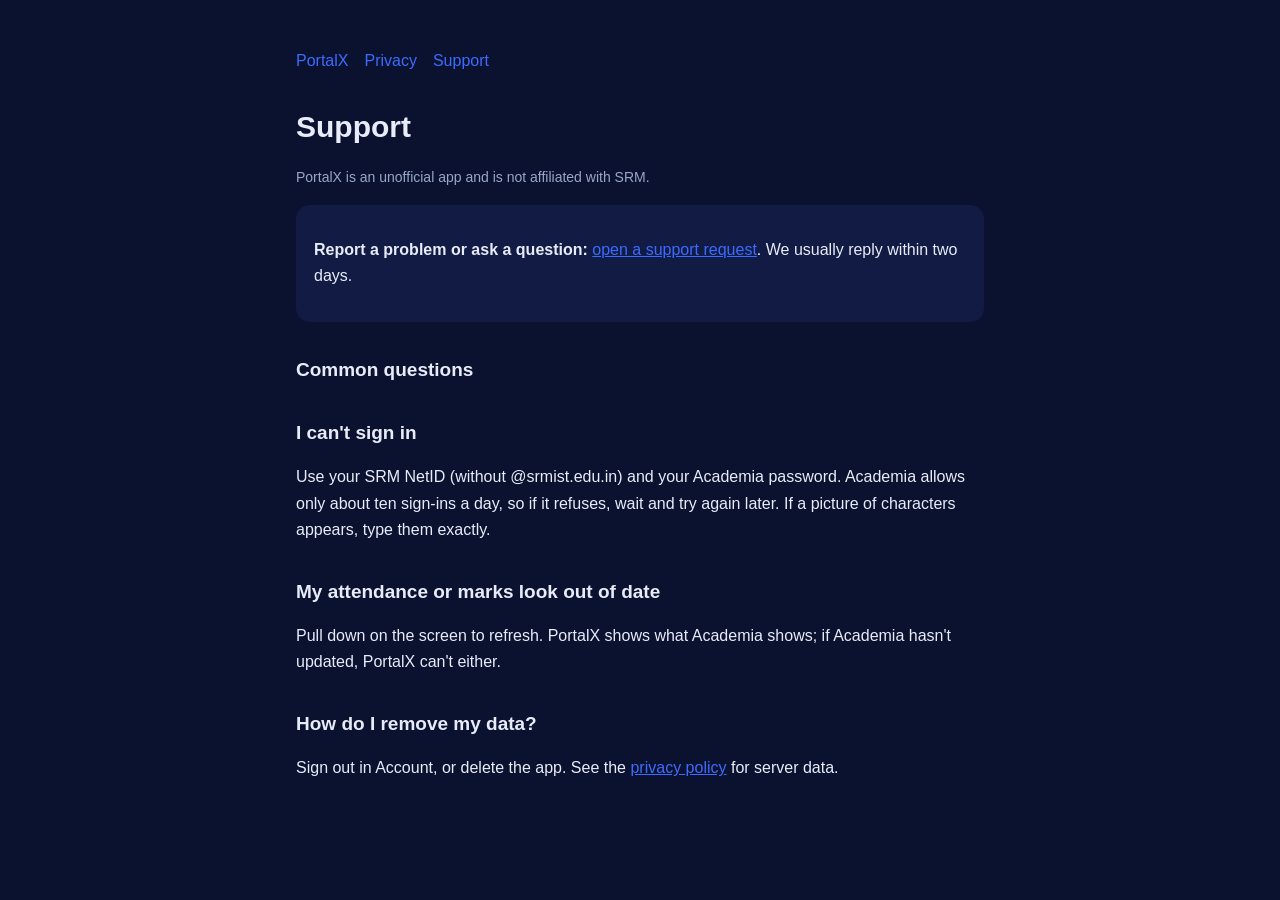
==== support.html @ ea87fab7 "PortalX privacy policy and support pages Co-Authored-By: Claude Opus 5.5 <noreply@anthropic.com>" ====
<!doctype html><html lang="en"><head><meta charset="utf-8"><meta name="viewport" content="width=device-width,initial-scale=1"><title>PortalX Support</title><link rel="stylesheet" href="style.css"></head>
<body><main><nav><a href="./">PortalX</a><a href="privacy.html">Privacy</a><a href="support.html">Support</a></nav>
<h1>Support</h1><p class="muted">PortalX is an unofficial app and is not affiliated with SRM.</p>
<div class="card"><p><b>Report a problem or ask a question:</b> <a href="https://github.com/Saijayaranjan/portalx-legal/issues/new">open a support request</a>. We usually reply within two days.</p></div>
<h2>Common questions</h2>
<h2>I can't sign in</h2><p>Use your SRM NetID (without @srmist.edu.in) and your Academia password. Academia allows only about ten sign-ins a day, so if it refuses, wait and try again later. If a picture of characters appears, type them exactly.</p>
<h2>My attendance or marks look out of date</h2><p>Pull down on the screen to refresh. PortalX shows what Academia shows; if Academia hasn't updated, PortalX can't either.</p>
<h2>How do I remove my data?</h2><p>Sign out in Account, or delete the app. See the <a href="privacy.html">privacy policy</a> for server data.</p>
</main></body></html>
---- style.css ----
:root{--bg:#0A1230;--fg:#E8ECF8;--muted:#9AA6C8;--accent:#3D6BFF;--card:#111B44}
*{box-sizing:border-box}body{margin:0;background:var(--bg);color:var(--fg);font:16px/1.65 -apple-system,BlinkMacSystemFont,"SF Pro Text",Helvetica,Arial,sans-serif}
main{max-width:720px;margin:0 auto;padding:48px 16px 80px}h1{font-size:30px;margin:0 0 4px}h2{font-size:19px;margin:32px 0 8px}
p,li{color:var(--fg)}.muted{color:var(--muted);font-size:14px}a{color:var(--accent)}ul{padding-left:20px}
.card{background:var(--card);border-radius:14px;padding:16px 18px;margin:16px 0}nav{margin-bottom:28px}nav a{margin-right:16px;text-decoration:none}
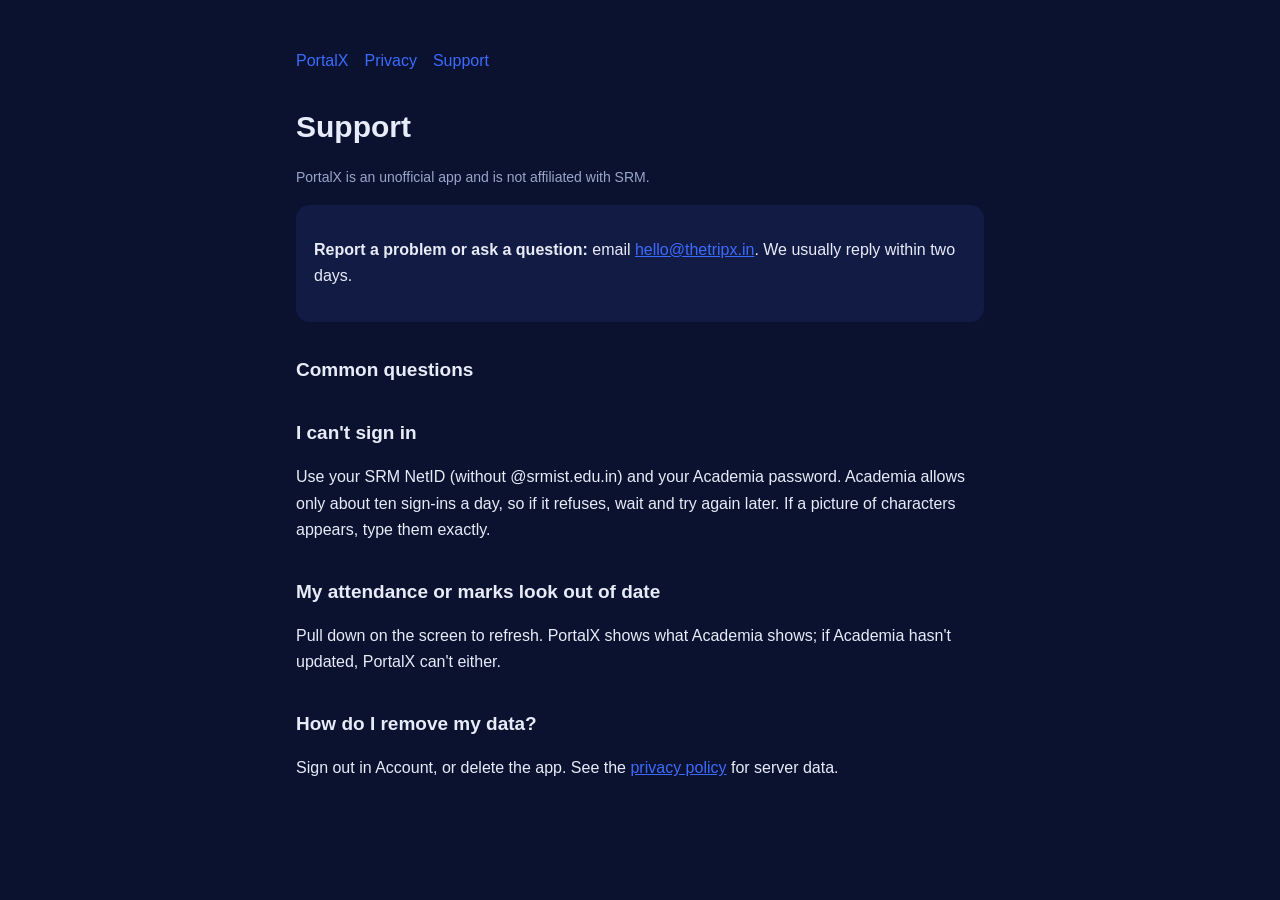
==== commit f064fe0f: "Support contact: hello@thetripx.in Co-Authored-By: Claude Opus 5.5 <noreply@anthropic.com>" ====
--- a/support.html
+++ b/support.html
@@ -1,7 +1,7 @@
 <!doctype html><html lang="en"><head><meta charset="utf-8"><meta name="viewport" content="width=device-width,initial-scale=1"><title>PortalX Support</title><link rel="stylesheet" href="style.css"></head>
 <body><main><nav><a href="./">PortalX</a><a href="privacy.html">Privacy</a><a href="support.html">Support</a></nav>
 <h1>Support</h1><p class="muted">PortalX is an unofficial app and is not affiliated with SRM.</p>
-<div class="card"><p><b>Report a problem or ask a question:</b> <a href="https://github.com/Saijayaranjan/portalx-legal/issues/new">open a support request</a>. We usually reply within two days.</p></div>
+<div class="card"><p><b>Report a problem or ask a question:</b> email <a href="mailto:hello@thetripx.in">hello@thetripx.in</a>. We usually reply within two days.</p></div>
 <h2>Common questions</h2>
 <h2>I can't sign in</h2><p>Use your SRM NetID (without @srmist.edu.in) and your Academia password. Academia allows only about ten sign-ins a day, so if it refuses, wait and try again later. If a picture of characters appears, type them exactly.</p>
 <h2>My attendance or marks look out of date</h2><p>Pull down on the screen to refresh. PortalX shows what Academia shows; if Academia hasn't updated, PortalX can't either.</p>
